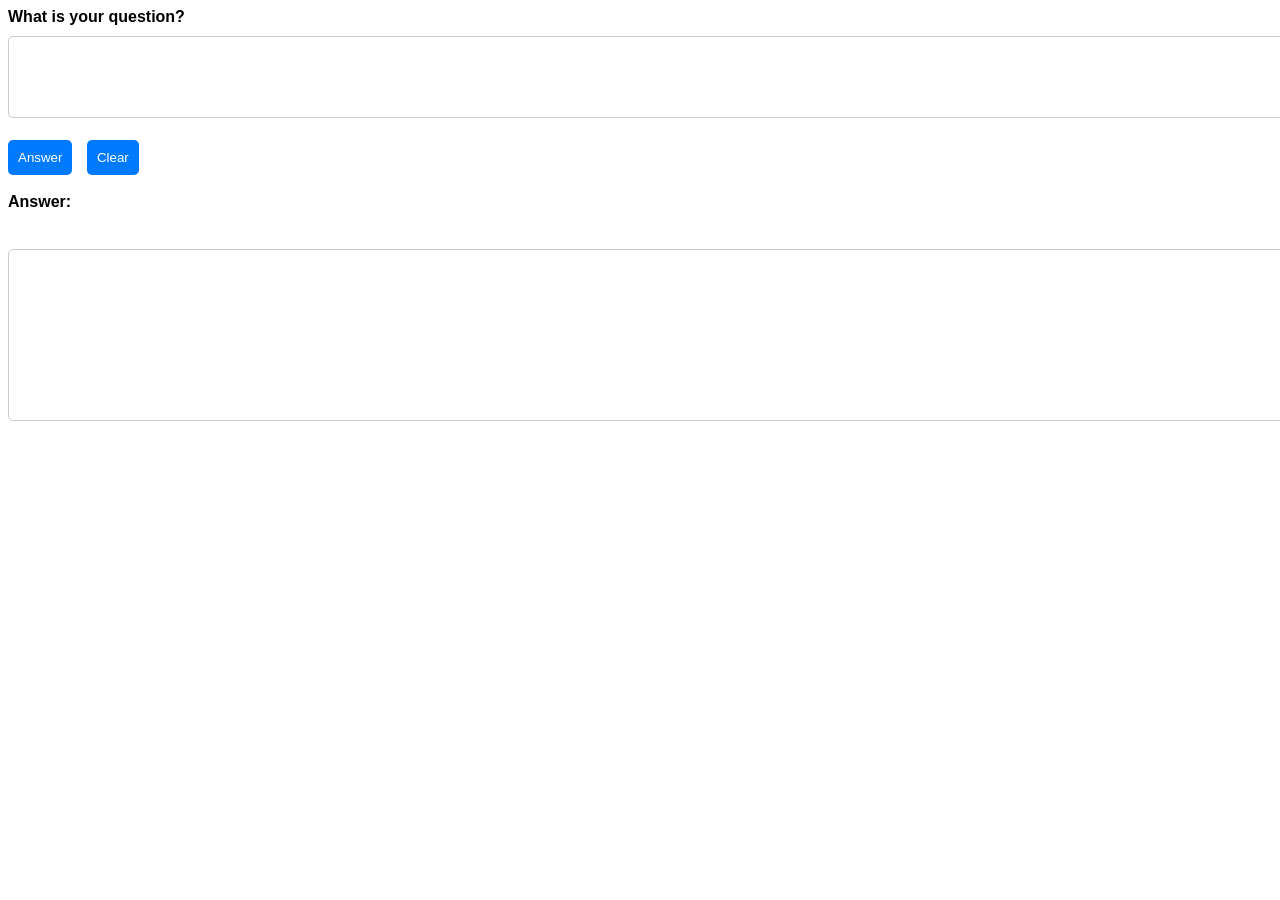
==== index.html @ 146c58d8 "Add files via upload" ====
<!DOCTYPE html>
<html>
<head>
  <meta charset="UTF-8">
  <title>Ask a Question</title>
  <script src="https://code.jquery.com/jquery-3.6.0.min.js"></script>

  <style>
    body {
      font-family: Arial, sans-serif;
    }

    label {
      display: block;
      font-weight: bold;
      margin-bottom: 10px;
    }

    textarea {
      width: 100%;
      padding: 10px;
      border: 1px solid #ccc;
      border-radius: 5px;
      resize: none;
    }

    button {
      padding: 10px;
      background-color: #007bff;
      color: #fff;
      border: none;
      border-radius: 5px;
      cursor: pointer;
      margin-right: 10px;
    }

    button:hover {
      background-color: #0062cc;
    }

    #answer {
      margin-top: 10px;
    }
  </style>
</head>
<body>

  <div>
    <label for="question">What is your question?</label>
    <textarea id="question" rows="4" cols="50"></textarea>
  </div>

  <br>

  <div>
    <button id="answer-btn">Answer</button>
    <button id="clear-btn">Clear</button>
  </div>

  <br>

  <div>
    <label for="answer">Answer:</label>
    <br>
    <textarea id="answer" rows="10" cols="50" readonly></textarea>
  </div>

  <script>
    $(document).ready(function() {

    // Check if the chatgpt_api is available in cookies
    var chatgpt_api;
    var apiUrl = "https://api.openai.com/v1/completions";

    if (document.cookie.indexOf("chatgpt_api") >= 0) {
      chatgpt_api = document.cookie.replace(/(?:(?:^|.*;\s*)chatgpt_api\s*\=\s*([^;]*).*$)|^.*$/, "$1");
    } else {
      // If chatgpt_api is not in cookies, ask for it and set a new cookie
      chatgpt_api = prompt("Please enter your OpenAI API key:");
      document.cookie = "chatgpt_api=" + chatgpt_api + "; path=/";
    }

    // Add click event listener to answer button
    $('#answer-btn').click(function() {
      var question = $('#question').val();
      var body = {
        prompt: question,
        model: "text-davinci-003",
        max_tokens: 4000,
        temperature: 1.0
      };
      var headers = {
        "Content-Type": "application/json",
        "Authorization": "Bearer " + chatgpt_api
      };
      var jsonBody = JSON.stringify(body);
      $.ajax({
        url: apiUrl,
        type: "POST",
        headers: headers,
        data: jsonBody,
        success: function(response) {
          var answer = response.choices.map(function(choice) { return choice.text; }).join("\n");
          $('#answer').val(answer);
        },
        error: function(jqXHR, textStatus, errorThrown) {
          console.error("Error: " + textStatus, errorThrown);
        }
      });
    });

    // Add click event listener to clear button
    $('#clear-btn').click(function() {
      $('#question').val("");
      $('#answer').val("");
    });

    });
  </script>

</body>
</html>
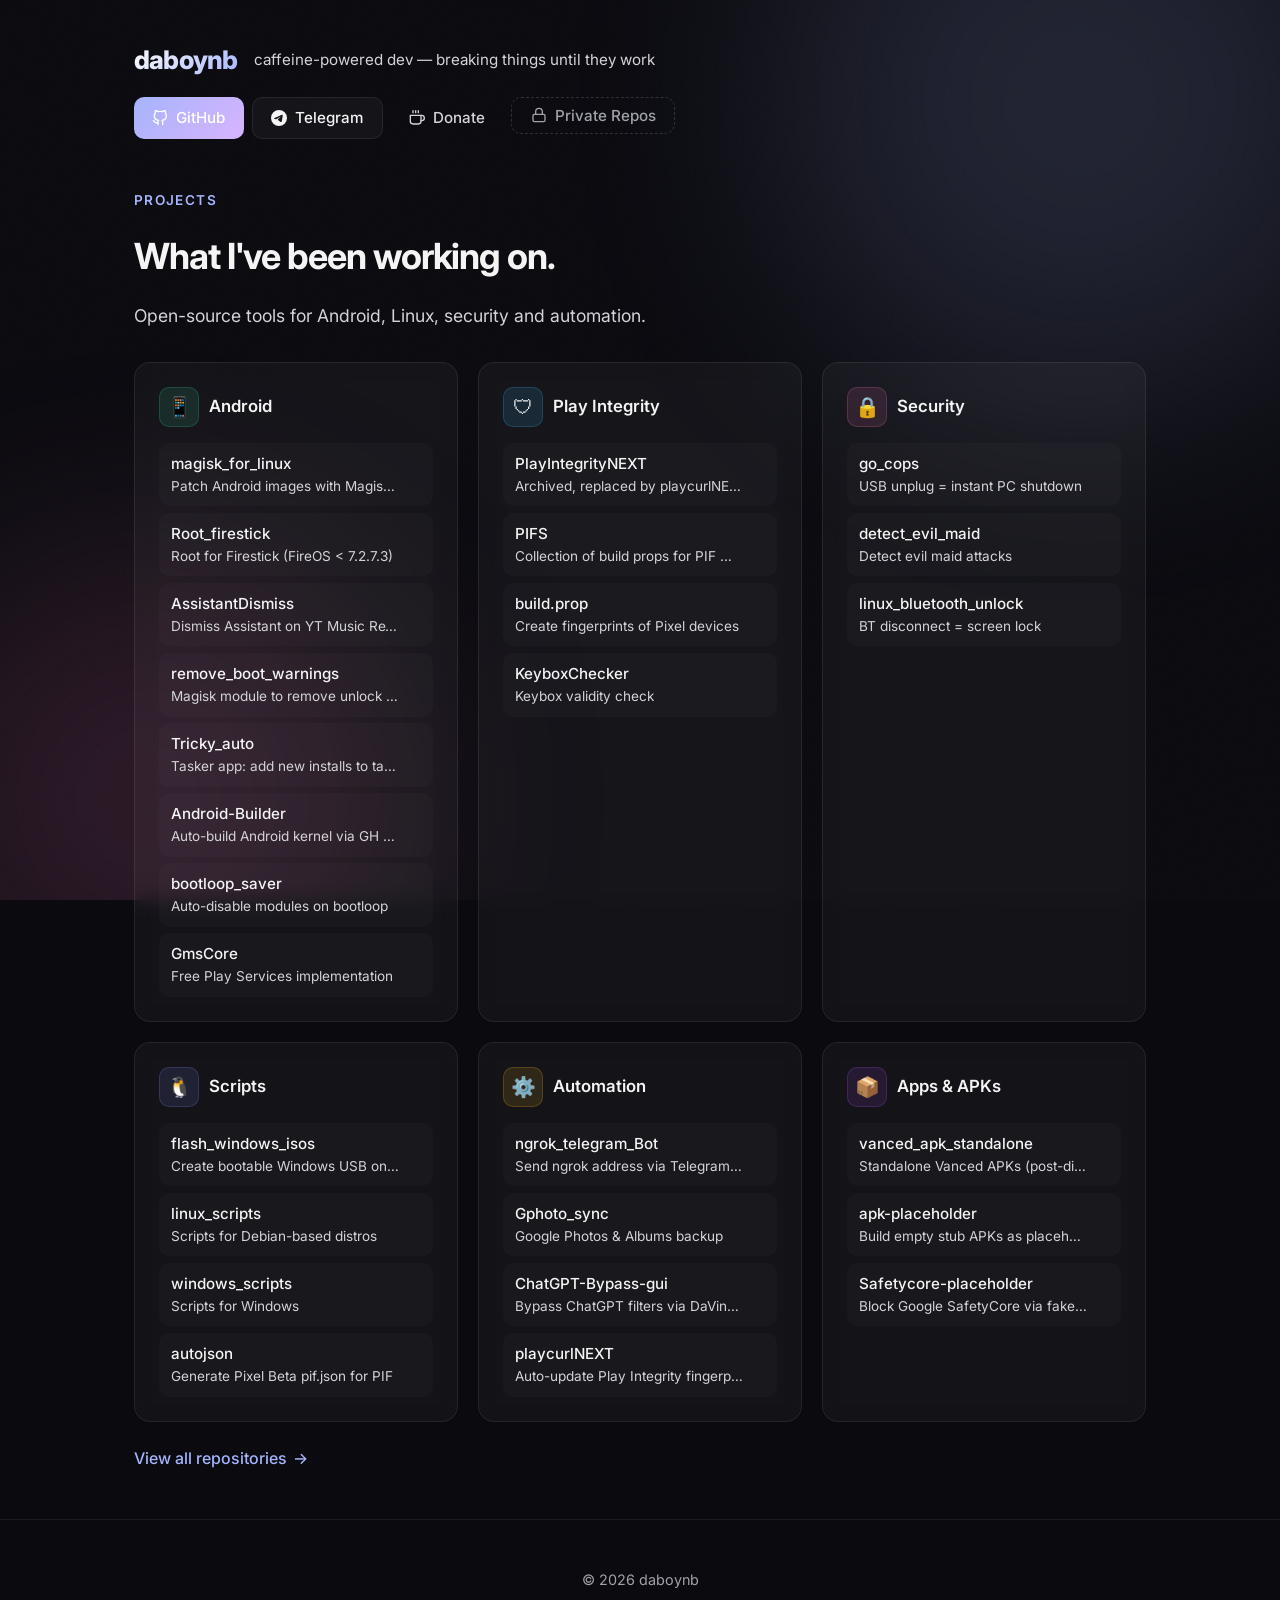
==== commit 9f2d3f56: "site" ====
--- a/index.html
+++ b/index.html
@@ -1,122 +1,319 @@
 <!DOCTYPE html>
-<html>
+<html lang="en">
 <head>
-  <meta charset="UTF-8">
-  <title>Ask a Question</title>
-  <script src="https://code.jquery.com/jquery-3.6.0.min.js"></script>
-
-  <style>
-    body {
-      font-family: Arial, sans-serif;
-    }
-
-    label {
-      display: block;
-      font-weight: bold;
-      margin-bottom: 10px;
-    }
-
-    textarea {
-      width: 100%;
-      padding: 10px;
-      border: 1px solid #ccc;
-      border-radius: 5px;
-      resize: none;
-    }
-
-    button {
-      padding: 10px;
-      background-color: #007bff;
-      color: #fff;
-      border: none;
-      border-radius: 5px;
-      cursor: pointer;
-      margin-right: 10px;
-    }
-
-    button:hover {
-      background-color: #0062cc;
-    }
-
-    #answer {
-      margin-top: 10px;
-    }
-  </style>
+    <meta charset="UTF-8">
+    <meta name="viewport" content="width=device-width, initial-scale=1.0">
+    <title>daboynb</title>
+    <link rel="preconnect" href="https://fonts.googleapis.com">
+    <link rel="preconnect" href="https://fonts.gstatic.com" crossorigin>
+    <link href="https://fonts.googleapis.com/css2?family=Inter:wght@400;500;600;700;800&display=swap" rel="stylesheet">
+    <link rel="stylesheet" href="style.css">
 </head>
 <body>
-
-  <div>
-    <label for="question">What is your question?</label>
-    <textarea id="question" rows="4" cols="50"></textarea>
-  </div>
-
-  <br>
-
-  <div>
-    <button id="answer-btn">Answer</button>
-    <button id="clear-btn">Clear</button>
-  </div>
-
-  <br>
-
-  <div>
-    <label for="answer">Answer:</label>
-    <br>
-    <textarea id="answer" rows="10" cols="50" readonly></textarea>
-  </div>
-
-  <script>
-    $(document).ready(function() {
-
-    // Check if the chatgpt_api is available in cookies
-    var chatgpt_api;
-    var apiUrl = "https://api.openai.com/v1/completions";
-
-    if (document.cookie.indexOf("chatgpt_api") >= 0) {
-      chatgpt_api = document.cookie.replace(/(?:(?:^|.*;\s*)chatgpt_api\s*\=\s*([^;]*).*$)|^.*$/, "$1");
-    } else {
-      // If chatgpt_api is not in cookies, ask for it and set a new cookie
-      chatgpt_api = prompt("Please enter your OpenAI API key:");
-      document.cookie = "chatgpt_api=" + chatgpt_api + "; path=/";
-    }
-
-    // Add click event listener to answer button
-    $('#answer-btn').click(function() {
-      var question = $('#question').val();
-      var body = {
-        prompt: question,
-        model: "text-davinci-003",
-        max_tokens: 4000,
-        temperature: 1.0
-      };
-      var headers = {
-        "Content-Type": "application/json",
-        "Authorization": "Bearer " + chatgpt_api
-      };
-      var jsonBody = JSON.stringify(body);
-      $.ajax({
-        url: apiUrl,
-        type: "POST",
-        headers: headers,
-        data: jsonBody,
-        success: function(response) {
-          var answer = response.choices.map(function(choice) { return choice.text; }).join("\n");
-          $('#answer').val(answer);
-        },
-        error: function(jqXHR, textStatus, errorThrown) {
-          console.error("Error: " + textStatus, errorThrown);
-        }
-      });
-    });
-
-    // Add click event listener to clear button
-    $('#clear-btn').click(function() {
-      $('#question').val("");
-      $('#answer').val("");
-    });
-
-    });
-  </script>
-
+    <div class="bg-glow"></div>
+    <div class="noise"></div>
+
+    <header class="header">
+        <div class="header-left">
+            <h1 id="site-title">daboynb</h1>
+            <span class="tagline" id="tagline">caffeine-powered dev &mdash; breaking things until they work</span>
+        </div>
+        <nav class="header-links">
+            <a href="https://github.com/daboynb" class="btn-primary">
+                <svg width="16" height="16" viewBox="0 0 24 24" fill="none" stroke="currentColor" stroke-width="2" stroke-linecap="round" stroke-linejoin="round"><path d="M9 19c-5 1.5-5-2.5-7-3m14 6v-3.87a3.37 3.37 0 0 0-.94-2.61c3.14-.35 6.44-1.54 6.44-7A5.44 5.44 0 0 0 20 4.77 5.07 5.07 0 0 0 19.91 1S18.73.65 16 2.48a13.38 13.38 0 0 0-7 0C6.27.65 5.09 1 5.09 1A5.07 5.07 0 0 0 5 4.77a5.44 5.44 0 0 0-1.5 3.78c0 5.42 3.3 6.61 6.44 7A3.37 3.37 0 0 0 9 18.13V22"/></svg>
+                GitHub
+            </a>
+            <a href="https://t.me/takidol" class="btn-secondary">
+                <svg width="16" height="16" viewBox="0 0 24 24" fill="currentColor"><path d="M11.944 0A12 12 0 0 0 0 12a12 12 0 0 0 12 12 12 12 0 0 0 12-12A12 12 0 0 0 12 0a12 12 0 0 0-.056 0zm4.962 7.224c.1-.002.321.023.465.14a.506.506 0 0 1 .171.325c.016.093.036.306.02.472-.18 1.898-.962 6.502-1.36 8.627-.168.9-.499 1.201-.82 1.23-.696.065-1.225-.46-1.9-.902-1.056-.693-1.653-1.124-2.678-1.8-1.185-.78-.417-1.21.258-1.91.177-.184 3.247-2.977 3.307-3.23.007-.032.014-.15-.056-.212s-.174-.041-.249-.024c-.106.024-1.793 1.14-5.061 3.345-.479.33-.913.49-1.302.48-.428-.008-1.252-.241-1.865-.44-.752-.245-1.349-.374-1.297-.789.027-.216.325-.437.893-.663 3.498-1.524 5.83-2.529 6.998-3.014 3.332-1.386 4.025-1.627 4.476-1.635z"/></svg>
+                Telegram
+            </a>
+            <a href="https://www.buymeacoffee.com/daboynb" class="btn-ghost">
+                <svg width="16" height="16" viewBox="0 0 24 24" fill="none" stroke="currentColor" stroke-width="2" stroke-linecap="round" stroke-linejoin="round"><path d="M18 8h1a4 4 0 0 1 0 8h-1"/><path d="M2 8h16v9a4 4 0 0 1-4 4H6a4 4 0 0 1-4-4V8z"/><line x1="6" y1="1" x2="6" y2="4"/><line x1="10" y1="1" x2="10" y2="4"/><line x1="14" y1="1" x2="14" y2="4"/></svg>
+                Donate
+            </a>
+            <div class="private-tab-wrapper">
+                <button class="btn-private" id="private-tab">
+                    <svg width="16" height="16" viewBox="0 0 24 24" fill="none" stroke="currentColor" stroke-width="2" stroke-linecap="round" stroke-linejoin="round"><rect x="3" y="11" width="18" height="11" rx="2" ry="2"/><path d="M7 11V7a5 5 0 0 1 10 0v4"/></svg>
+                    Private Repos
+                </button>
+                <div class="private-dropdown" id="private-dropdown">
+                    <div class="eyes-container">
+                        <div class="eye">
+                            <div class="pupil"></div>
+                        </div>
+                        <div class="eye">
+                            <div class="pupil"></div>
+                        </div>
+                    </div>
+                    <p class="private-text">nice try... they're private</p>
+                </div>
+            </div>
+        </nav>
+    </header>
+
+    <div class="container">
+        <section class="section">
+            <span class="section-label">Projects</span>
+            <h2 class="section-title">What I've been working on.</h2>
+            <p class="section-desc">Open-source tools for Android, Linux, security and automation.</p>
+
+            <div class="projects-grid">
+                <!-- Android -->
+                <div class="category-card cat-android">
+                    <div class="category-header">
+                        <div class="category-icon">&#x1F4F1;</div>
+                        <span class="category-name">Android</span>
+                    </div>
+                    <div class="category-items">
+                        <a href="https://github.com/daboynb/magisk_for_linux" class="proj-link">
+                            <div class="proj-link-inner">
+                                <span>magisk_for_linux</span>
+                                <span class="proj-sub">Patch Android images with Magisk from PC</span>
+                            </div>
+                            <span class="arrow">&rarr;</span>
+                        </a>
+                        <a href="https://github.com/daboynb/Root_firestick" class="proj-link">
+                            <div class="proj-link-inner">
+                                <span>Root_firestick</span>
+                                <span class="proj-sub">Root for Firestick (FireOS &lt; 7.2.7.3)</span>
+                            </div>
+                            <span class="arrow">&rarr;</span>
+                        </a>
+                        <a href="https://github.com/daboynb/AssistantDismiss" class="proj-link">
+                            <div class="proj-link-inner">
+                                <span>AssistantDismiss</span>
+                                <span class="proj-sub">Dismiss Assistant on YT Music ReVanced</span>
+                            </div>
+                            <span class="arrow">&rarr;</span>
+                        </a>
+                        <a href="https://github.com/daboynb/remove_boot_warnings_a127f" class="proj-link">
+                            <div class="proj-link-inner">
+                                <span>remove_boot_warnings</span>
+                                <span class="proj-sub">Magisk module to remove unlock warning</span>
+                            </div>
+                            <span class="arrow">&rarr;</span>
+                        </a>
+                        <a href="https://github.com/daboynb/Tricky_auto" class="proj-link">
+                            <div class="proj-link-inner">
+                                <span>Tricky_auto</span>
+                                <span class="proj-sub">Tasker app: add new installs to target.txt</span>
+                            </div>
+                            <span class="arrow">&rarr;</span>
+                        </a>
+                        <a href="https://github.com/daboynb/Android-Builder" class="proj-link">
+                            <div class="proj-link-inner">
+                                <span>Android-Builder</span>
+                                <span class="proj-sub">Auto-build Android kernel via GH Actions</span>
+                            </div>
+                            <span class="arrow">&rarr;</span>
+                        </a>
+                        <a href="https://github.com/daboynb/bootloop_saver" class="proj-link">
+                            <div class="proj-link-inner">
+                                <span>bootloop_saver</span>
+                                <span class="proj-sub">Auto-disable modules on bootloop</span>
+                            </div>
+                            <span class="arrow">&rarr;</span>
+                        </a>
+                        <a href="https://github.com/daboynb/GmsCore" class="proj-link">
+                            <div class="proj-link-inner">
+                                <span>GmsCore</span>
+                                <span class="proj-sub">Free Play Services implementation</span>
+                            </div>
+                            <span class="arrow">&rarr;</span>
+                        </a>
+                    </div>
+                </div>
+
+                <!-- Play Integrity -->
+                <div class="category-card cat-integrity">
+                    <div class="category-header">
+                        <div class="category-icon">&#x1F6E1;</div>
+                        <span class="category-name">Play Integrity</span>
+                    </div>
+                    <div class="category-items">
+                        <a href="https://github.com/daboynb/PlayIntegrityNEXT" class="proj-link">
+                            <div class="proj-link-inner">
+                                <span>PlayIntegrityNEXT</span>
+                                <span class="proj-sub">Archived, replaced by playcurlNEXT</span>
+                            </div>
+                            <span class="arrow">&rarr;</span>
+                        </a>
+                        <a href="https://github.com/daboynb/PIFS" class="proj-link">
+                            <div class="proj-link-inner">
+                                <span>PIFS</span>
+                                <span class="proj-sub">Collection of build props for PIF module</span>
+                            </div>
+                            <span class="arrow">&rarr;</span>
+                        </a>
+                        <a href="https://github.com/daboynb/build.prop" class="proj-link">
+                            <div class="proj-link-inner">
+                                <span>build.prop</span>
+                                <span class="proj-sub">Create fingerprints of Pixel devices</span>
+                            </div>
+                            <span class="arrow">&rarr;</span>
+                        </a>
+                        <a href="https://github.com/daboynb/KeyboxChecker" class="proj-link">
+                            <div class="proj-link-inner">
+                                <span>KeyboxChecker</span>
+                                <span class="proj-sub">Keybox validity check</span>
+                            </div>
+                            <span class="arrow">&rarr;</span>
+                        </a>
+                    </div>
+                </div>
+
+                <!-- Security -->
+                <div class="category-card cat-security">
+                    <div class="category-header">
+                        <div class="category-icon">&#x1F512;</div>
+                        <span class="category-name">Security</span>
+                    </div>
+                    <div class="category-items">
+                        <a href="https://github.com/daboynb/go_cops" class="proj-link">
+                            <div class="proj-link-inner">
+                                <span>go_cops</span>
+                                <span class="proj-sub">USB unplug = instant PC shutdown</span>
+                            </div>
+                            <span class="arrow">&rarr;</span>
+                        </a>
+                        <a href="https://github.com/daboynb/detect_evil_maid" class="proj-link">
+                            <div class="proj-link-inner">
+                                <span>detect_evil_maid</span>
+                                <span class="proj-sub">Detect evil maid attacks</span>
+                            </div>
+                            <span class="arrow">&rarr;</span>
+                        </a>
+                        <a href="https://github.com/daboynb/linux_bluetooth_unlock" class="proj-link">
+                            <div class="proj-link-inner">
+                                <span>linux_bluetooth_unlock</span>
+                                <span class="proj-sub">BT disconnect = screen lock</span>
+                            </div>
+                            <span class="arrow">&rarr;</span>
+                        </a>
+                    </div>
+                </div>
+
+                <!-- Scripts -->
+                <div class="category-card cat-linux">
+                    <div class="category-header">
+                        <div class="category-icon">&#x1F427;</div>
+                        <span class="category-name">Scripts</span>
+                    </div>
+                    <div class="category-items">
+                        <a href="https://github.com/daboynb/flash_windows_isos_on_linux" class="proj-link">
+                            <div class="proj-link-inner">
+                                <span>flash_windows_isos</span>
+                                <span class="proj-sub">Create bootable Windows USB on Linux</span>
+                            </div>
+                            <span class="arrow">&rarr;</span>
+                        </a>
+                        <a href="https://github.com/daboynb/linux_scripts" class="proj-link">
+                            <div class="proj-link-inner">
+                                <span>linux_scripts</span>
+                                <span class="proj-sub">Scripts for Debian-based distros</span>
+                            </div>
+                            <span class="arrow">&rarr;</span>
+                        </a>
+                        <a href="https://github.com/daboynb/windows_scripts" class="proj-link">
+                            <div class="proj-link-inner">
+                                <span>windows_scripts</span>
+                                <span class="proj-sub">Scripts for Windows</span>
+                            </div>
+                            <span class="arrow">&rarr;</span>
+                        </a>
+                        <a href="https://github.com/daboynb/autojson" class="proj-link">
+                            <div class="proj-link-inner">
+                                <span>autojson</span>
+                                <span class="proj-sub">Generate Pixel Beta pif.json for PIF</span>
+                            </div>
+                            <span class="arrow">&rarr;</span>
+                        </a>
+                    </div>
+                </div>
+
+                <!-- Automation -->
+                <div class="category-card cat-automation">
+                    <div class="category-header">
+                        <div class="category-icon">&#x2699;&#xFE0F;</div>
+                        <span class="category-name">Automation</span>
+                    </div>
+                    <div class="category-items">
+                        <a href="https://github.com/daboynb/ngrok_telegram_Bot" class="proj-link">
+                            <div class="proj-link-inner">
+                                <span>ngrok_telegram_Bot</span>
+                                <span class="proj-sub">Send ngrok address via Telegram on boot</span>
+                            </div>
+                            <span class="arrow">&rarr;</span>
+                        </a>
+                        <a href="https://github.com/daboynb/Gphoto_sync" class="proj-link">
+                            <div class="proj-link-inner">
+                                <span>Gphoto_sync</span>
+                                <span class="proj-sub">Google Photos &amp; Albums backup</span>
+                            </div>
+                            <span class="arrow">&rarr;</span>
+                        </a>
+                        <a href="https://github.com/daboynb/ChatGPT-Bypass-gui" class="proj-link">
+                            <div class="proj-link-inner">
+                                <span>ChatGPT-Bypass-gui</span>
+                                <span class="proj-sub">Bypass ChatGPT filters via DaVinci API</span>
+                            </div>
+                            <span class="arrow">&rarr;</span>
+                        </a>
+                        <a href="https://github.com/daboynb/playcurlNEXT" class="proj-link">
+                            <div class="proj-link-inner">
+                                <span>playcurlNEXT</span>
+                                <span class="proj-sub">Auto-update Play Integrity fingerprint</span>
+                            </div>
+                            <span class="arrow">&rarr;</span>
+                        </a>
+                    </div>
+                </div>
+
+                <!-- Apps & APKs -->
+                <div class="category-card cat-apps">
+                    <div class="category-header">
+                        <div class="category-icon">&#x1F4E6;</div>
+                        <span class="category-name">Apps &amp; APKs</span>
+                    </div>
+                    <div class="category-items">
+                        <a href="https://github.com/daboynb/vanced_apk_standalone" class="proj-link">
+                            <div class="proj-link-inner">
+                                <span>vanced_apk_standalone</span>
+                                <span class="proj-sub">Standalone Vanced APKs (post-discontinuation)</span>
+                            </div>
+                            <span class="arrow">&rarr;</span>
+                        </a>
+                        <a href="https://github.com/daboynb/apk-placeholder" class="proj-link">
+                            <div class="proj-link-inner">
+                                <span>apk-placeholder</span>
+                                <span class="proj-sub">Build empty stub APKs as placeholders</span>
+                            </div>
+                            <span class="arrow">&rarr;</span>
+                        </a>
+                        <a href="https://github.com/daboynb/Safetycore-placeholder" class="proj-link">
+                            <div class="proj-link-inner">
+                                <span>Safetycore-placeholder</span>
+                                <span class="proj-sub">Block Google SafetyCore via fake APK</span>
+                            </div>
+                            <span class="arrow">&rarr;</span>
+                        </a>
+                    </div>
+                </div>
+
+            </div>
+
+            <a href="https://github.com/daboynb?tab=repositories" class="view-all">
+                View all repositories <span>&rarr;</span>
+            </a>
+        </section>
+    </div>
+
+    <footer>
+        <div class="container">
+            <span id="footer-text">&copy; 2026 daboynb</span>
+        </div>
+    </footer>
+
+    <script src="script.js"></script>
 </body>
-</html>+</html>
--- a/style.css
+++ b/style.css
@@ -0,0 +1,507 @@
+*, *::before, *::after {
+    box-sizing: border-box;
+    margin: 0;
+    padding: 0;
+}
+
+:root {
+    --bg: #0a0a0f;
+    --surface: rgba(255, 255, 255, 0.04);
+    --surface-hover: rgba(255, 255, 255, 0.08);
+    --border: rgba(255, 255, 255, 0.08);
+    --border-hover: rgba(255, 255, 255, 0.15);
+    --text: #f4f4f5;
+    --text-muted: #d4d4d8;
+    --text-dim: #a1a1aa;
+    --accent-1: #a5b4fc;
+    --accent-2: #d8b4fe;
+    --accent-3: #f472b6;
+}
+
+html {
+    scroll-behavior: smooth;
+}
+
+body {
+    font-family: 'Inter', -apple-system, BlinkMacSystemFont, sans-serif;
+    background: var(--bg);
+    color: var(--text);
+    line-height: 1.6;
+    overflow-x: hidden;
+}
+
+/* Ambient background glow */
+.bg-glow {
+    position: fixed;
+    inset: 0;
+    z-index: -1;
+    overflow: hidden;
+    pointer-events: none;
+}
+
+.bg-glow::before,
+.bg-glow::after {
+    content: '';
+    position: absolute;
+    border-radius: 50%;
+    filter: blur(120px);
+    opacity: 0.15;
+    animation: float 20s ease-in-out infinite;
+}
+
+.bg-glow::before {
+    width: 600px;
+    height: 600px;
+    background: var(--accent-1);
+    top: -200px;
+    right: -100px;
+}
+
+.bg-glow::after {
+    width: 500px;
+    height: 500px;
+    background: var(--accent-3);
+    bottom: -150px;
+    left: -100px;
+    animation-delay: -10s;
+}
+
+@keyframes float {
+    0%, 100% { transform: translate(0, 0) scale(1); }
+    33% { transform: translate(30px, -30px) scale(1.05); }
+    66% { transform: translate(-20px, 20px) scale(0.95); }
+}
+
+/* Noise overlay */
+.noise {
+    position: fixed;
+    inset: 0;
+    z-index: -1;
+    pointer-events: none;
+    opacity: 0.03;
+    background-image: url("data:image/svg+xml,%3Csvg viewBox='0 0 256 256' xmlns='http://www.w3.org/2000/svg'%3E%3Cfilter id='n'%3E%3CfeTurbulence type='fractalNoise' baseFrequency='0.9' numOctaves='4' stitchTiles='stitch'/%3E%3C/filter%3E%3Crect width='100%25' height='100%25' filter='url(%23n)'/%3E%3C/svg%3E");
+    background-repeat: repeat;
+    background-size: 256px;
+}
+
+/* Layout */
+.container {
+    max-width: 1060px;
+    margin: 0 auto;
+    padding: 0 1.5rem;
+}
+
+/* ── Header ── */
+.header {
+    max-width: 1060px;
+    margin: 0 auto;
+    padding: 2.5rem 1.5rem 2rem;
+    display: flex;
+    align-items: center;
+    justify-content: space-between;
+    gap: 1rem;
+    flex-wrap: wrap;
+}
+
+.header-left {
+    display: flex;
+    align-items: center;
+    gap: 1rem;
+}
+
+.header h1 {
+    font-size: 1.6rem;
+    font-weight: 800;
+    letter-spacing: -0.03em;
+    background: linear-gradient(135deg, #fff 0%, var(--accent-1) 50%, var(--accent-2) 100%);
+    background-size: 200% 200%;
+    -webkit-background-clip: text;
+    background-clip: text;
+    -webkit-text-fill-color: transparent;
+    animation: gradient-shift 6s ease-in-out infinite;
+}
+
+@keyframes gradient-shift {
+    0%, 100% { background-position: 0% 50%; }
+    50% { background-position: 100% 50%; }
+}
+
+.header .tagline {
+    font-size: 0.95rem;
+    color: var(--text-muted);
+    font-weight: 400;
+}
+
+.header-links {
+    display: flex;
+    gap: 0.5rem;
+    flex-wrap: wrap;
+}
+
+.header-links a {
+    display: inline-flex;
+    align-items: center;
+    gap: 0.5rem;
+    padding: 0.5rem 1.15rem;
+    border-radius: 10px;
+    font-size: 0.95rem;
+    font-weight: 500;
+    text-decoration: none;
+    transition: all 0.3s cubic-bezier(0.16, 1, 0.3, 1);
+}
+
+.btn-primary {
+    background: linear-gradient(135deg, var(--accent-1), var(--accent-2));
+    color: #fff;
+}
+
+.btn-primary:hover {
+    transform: translateY(-1px);
+    box-shadow: 0 6px 20px rgba(129, 140, 248, 0.3);
+}
+
+.btn-secondary {
+    background: var(--surface);
+    color: var(--text);
+    border: 1px solid var(--border);
+    backdrop-filter: blur(10px);
+}
+
+.btn-secondary:hover {
+    background: var(--surface-hover);
+    border-color: var(--border-hover);
+    transform: translateY(-1px);
+}
+
+.btn-ghost {
+    background: transparent;
+    color: var(--text-muted);
+    padding: 0.45rem 0.75rem;
+}
+
+.btn-ghost:hover {
+    color: var(--text);
+}
+
+/* ── Section shared ── */
+.section {
+    padding: 1rem 0 3rem;
+}
+
+.section-label {
+    display: inline-block;
+    font-size: 0.85rem;
+    font-weight: 600;
+    text-transform: uppercase;
+    letter-spacing: 0.1em;
+    color: var(--accent-1);
+    margin-bottom: 1rem;
+}
+
+.section-title {
+    font-size: clamp(1.75rem, 4vw, 2.25rem);
+    font-weight: 700;
+    letter-spacing: -0.03em;
+    margin-bottom: 1rem;
+}
+
+.section-desc {
+    color: var(--text-muted);
+    max-width: 540px;
+    font-size: 1.1rem;
+}
+
+/* ── Projects ── */
+.projects-grid {
+    margin-top: 2rem;
+    display: grid;
+    grid-template-columns: repeat(3, 1fr);
+    gap: 1.25rem;
+    overflow: hidden;
+}
+
+.category-card {
+    padding: 1.5rem;
+    border-radius: 16px;
+    background: var(--surface);
+    border: 1px solid var(--border);
+    backdrop-filter: blur(10px);
+    transition: all 0.3s ease;
+    min-width: 0;
+    overflow: hidden;
+}
+
+.category-card:hover {
+    border-color: var(--border-hover);
+    background: var(--surface-hover);
+}
+
+.category-header {
+    display: flex;
+    align-items: center;
+    gap: 0.6rem;
+    margin-bottom: 1rem;
+}
+
+.category-icon {
+    width: 40px;
+    height: 40px;
+    border-radius: 10px;
+    display: flex;
+    align-items: center;
+    justify-content: center;
+    font-size: 1.25rem;
+}
+
+.cat-android .category-icon { background: rgba(52, 211, 153, 0.12); border: 1px solid rgba(52, 211, 153, 0.2); }
+.cat-integrity .category-icon { background: rgba(56, 189, 248, 0.12); border: 1px solid rgba(56, 189, 248, 0.2); }
+.cat-security .category-icon { background: rgba(244, 114, 182, 0.12); border: 1px solid rgba(244, 114, 182, 0.2); }
+.cat-linux .category-icon { background: rgba(129, 140, 248, 0.12); border: 1px solid rgba(129, 140, 248, 0.2); }
+.cat-automation .category-icon { background: rgba(251, 191, 36, 0.12); border: 1px solid rgba(251, 191, 36, 0.2); }
+.cat-apps .category-icon { background: rgba(168, 85, 247, 0.12); border: 1px solid rgba(168, 85, 247, 0.2); }
+
+.category-name {
+    font-size: 1.05rem;
+    font-weight: 600;
+}
+
+.category-items {
+    display: flex;
+    flex-direction: column;
+    gap: 0.4rem;
+}
+
+.proj-link {
+    display: flex;
+    align-items: center;
+    justify-content: space-between;
+    gap: 0.5rem;
+    padding: 0.55rem 0.75rem;
+    border-radius: 10px;
+    text-decoration: none;
+    color: var(--text);
+    font-size: 0.95rem;
+    font-weight: 500;
+    transition: all 0.2s ease;
+    background: rgba(255, 255, 255, 0.02);
+}
+
+.proj-link:hover {
+    background: rgba(255, 255, 255, 0.06);
+}
+
+.proj-link .arrow {
+    opacity: 0;
+    font-size: 0.9rem;
+    color: var(--accent-1);
+    transition: all 0.2s ease;
+    flex-shrink: 0;
+}
+
+.proj-link:hover .arrow {
+    opacity: 1;
+    transform: translateX(2px);
+}
+
+.proj-link .proj-sub {
+    font-weight: 400;
+    color: var(--text-muted);
+    font-size: 0.85rem;
+    white-space: nowrap;
+    overflow: hidden;
+    text-overflow: ellipsis;
+}
+
+.proj-link-inner {
+    display: flex;
+    flex-direction: column;
+    min-width: 0;
+}
+
+.view-all {
+    display: inline-flex;
+    align-items: center;
+    gap: 0.4rem;
+    margin-top: 1.5rem;
+    font-size: 1rem;
+    font-weight: 500;
+    color: var(--accent-1);
+    text-decoration: none;
+    transition: gap 0.3s ease;
+}
+
+.view-all:hover {
+    gap: 0.7rem;
+}
+
+/* ── Footer ── */
+footer {
+    text-align: center;
+    padding: 3rem 1.5rem 2rem;
+    font-size: 0.9rem;
+    color: var(--text-dim);
+    border-top: 1px solid var(--border);
+}
+
+/* ── Private Repos tab ── */
+.private-tab-wrapper {
+    position: relative;
+}
+
+.btn-private {
+    display: inline-flex;
+    align-items: center;
+    gap: 0.5rem;
+    padding: 0.5rem 1.15rem;
+    border-radius: 10px;
+    font-size: 0.95rem;
+    font-weight: 500;
+    font-family: inherit;
+    text-decoration: none;
+    transition: all 0.3s cubic-bezier(0.16, 1, 0.3, 1);
+    background: transparent;
+    color: var(--text-dim);
+    border: 1px dashed rgba(255, 255, 255, 0.15);
+    cursor: pointer;
+}
+
+.btn-private:hover {
+    color: var(--text);
+    border-color: rgba(255, 255, 255, 0.3);
+}
+
+.private-dropdown {
+    display: none;
+    position: absolute;
+    top: calc(100% + 0.5rem);
+    right: 0;
+    background: rgba(18, 18, 28, 0.95);
+    border: 1px solid var(--border-hover);
+    border-radius: 12px;
+    padding: 1.25rem 1.5rem;
+    flex-direction: column;
+    align-items: center;
+    gap: 0.75rem;
+    backdrop-filter: blur(16px);
+    z-index: 100;
+    white-space: nowrap;
+}
+
+.private-dropdown.open {
+    display: flex;
+}
+
+.eyes-container {
+    display: flex;
+    gap: 1.25rem;
+}
+
+.eye {
+    width: 36px;
+    height: 36px;
+    background: #fff;
+    border-radius: 50%;
+    display: flex;
+    align-items: center;
+    justify-content: center;
+    position: relative;
+    box-shadow: inset 0 2px 6px rgba(0, 0, 0, 0.2);
+}
+
+.pupil {
+    width: 14px;
+    height: 14px;
+    background: #1a1a2e;
+    border-radius: 50%;
+    position: absolute;
+    transition: transform 0.08s ease-out;
+}
+
+.pupil::after {
+    content: '';
+    position: absolute;
+    width: 5px;
+    height: 5px;
+    background: rgba(255, 255, 255, 0.7);
+    border-radius: 50%;
+    top: 2px;
+    right: 2px;
+}
+
+.private-text {
+    color: var(--text-dim);
+    font-size: 0.85rem;
+    font-style: italic;
+}
+
+/* ── Clickable title ── */
+#site-title {
+    cursor: pointer;
+    user-select: none;
+}
+
+#site-title:active {
+    transform: scale(0.96);
+}
+
+.tagline {
+    transition: opacity 0.2s ease;
+}
+
+/* ── Footer easter egg ── */
+#footer-text {
+    cursor: pointer;
+    transition: all 0.3s ease;
+    display: inline-block;
+}
+
+#footer-text:hover {
+    color: var(--text-muted);
+}
+
+/* ── Konami code coffee rain ── */
+.coffee-drop {
+    position: fixed;
+    top: -40px;
+    font-size: 1.5rem;
+    z-index: 9999;
+    pointer-events: none;
+    animation: coffee-fall linear forwards;
+}
+
+@keyframes coffee-fall {
+    0% {
+        transform: translateY(0) rotate(0deg);
+        opacity: 1;
+    }
+    80% {
+        opacity: 1;
+    }
+    100% {
+        transform: translateY(calc(100vh + 40px)) rotate(360deg);
+        opacity: 0;
+    }
+}
+
+/* ── Responsive ── */
+@media (max-width: 900px) {
+    .projects-grid {
+        grid-template-columns: 1fr 1fr;
+    }
+}
+
+@media (max-width: 600px) {
+    .header {
+        flex-direction: column;
+        align-items: flex-start;
+        padding: 1.5rem 1.5rem 1rem;
+    }
+
+    .projects-grid {
+        grid-template-columns: 1fr;
+    }
+
+    .section {
+        padding: 1rem 0 2rem;
+    }
+}
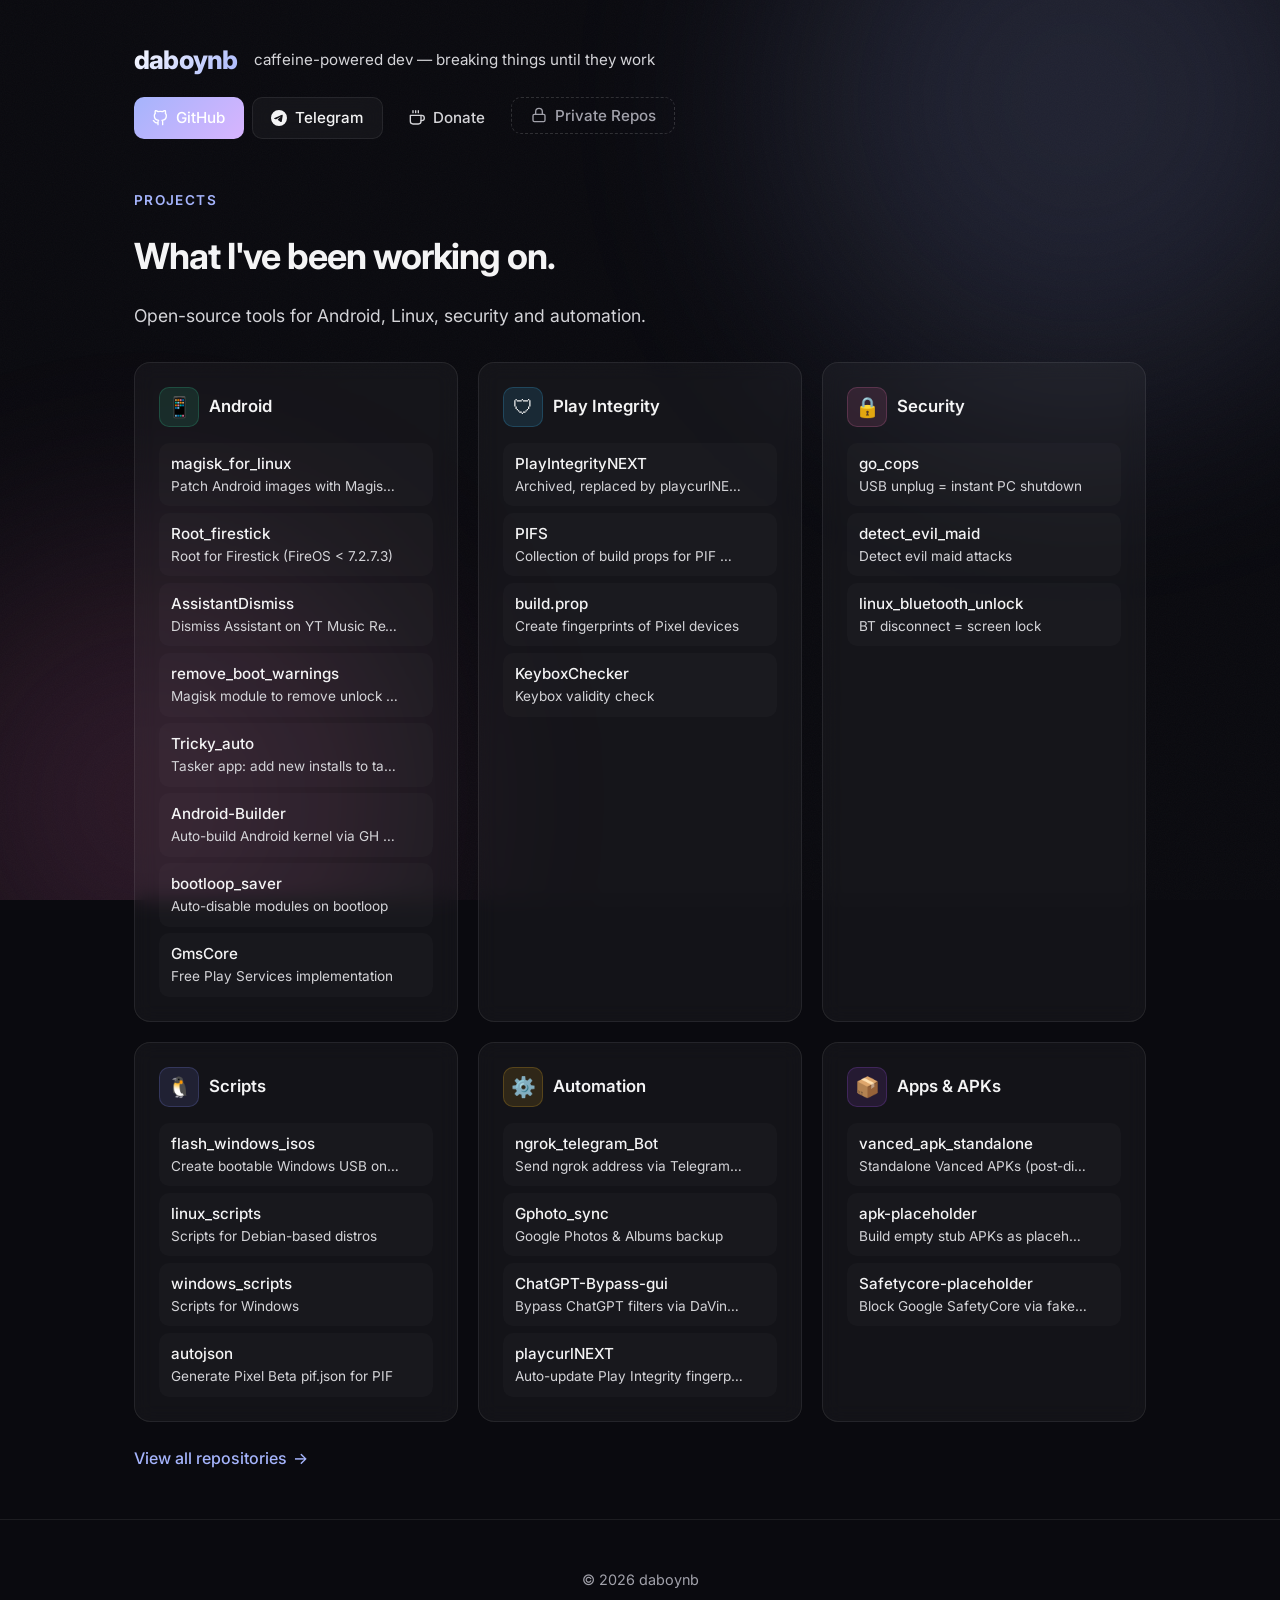
==== commit a63866ab: "star" ====
--- a/index.html
+++ b/index.html
@@ -23,6 +23,7 @@
                 <svg width="16" height="16" viewBox="0 0 24 24" fill="none" stroke="currentColor" stroke-width="2" stroke-linecap="round" stroke-linejoin="round"><path d="M9 19c-5 1.5-5-2.5-7-3m14 6v-3.87a3.37 3.37 0 0 0-.94-2.61c3.14-.35 6.44-1.54 6.44-7A5.44 5.44 0 0 0 20 4.77 5.07 5.07 0 0 0 19.91 1S18.73.65 16 2.48a13.38 13.38 0 0 0-7 0C6.27.65 5.09 1 5.09 1A5.07 5.07 0 0 0 5 4.77a5.44 5.44 0 0 0-1.5 3.78c0 5.42 3.3 6.61 6.44 7A3.37 3.37 0 0 0 9 18.13V22"/></svg>
                 GitHub
             </a>
+            <span class="star-badge" id="star-count"></span>
             <a href="https://t.me/takidol" class="btn-secondary">
                 <svg width="16" height="16" viewBox="0 0 24 24" fill="currentColor"><path d="M11.944 0A12 12 0 0 0 0 12a12 12 0 0 0 12 12 12 12 0 0 0 12-12A12 12 0 0 0 12 0a12 12 0 0 0-.056 0zm4.962 7.224c.1-.002.321.023.465.14a.506.506 0 0 1 .171.325c.016.093.036.306.02.472-.18 1.898-.962 6.502-1.36 8.627-.168.9-.499 1.201-.82 1.23-.696.065-1.225-.46-1.9-.902-1.056-.693-1.653-1.124-2.678-1.8-1.185-.78-.417-1.21.258-1.91.177-.184 3.247-2.977 3.307-3.23.007-.032.014-.15-.056-.212s-.174-.041-.249-.024c-.106.024-1.793 1.14-5.061 3.345-.479.33-.913.49-1.302.48-.428-.008-1.252-.241-1.865-.44-.752-.245-1.349-.374-1.297-.789.027-.216.325-.437.893-.663 3.498-1.524 5.83-2.529 6.998-3.014 3.332-1.386 4.025-1.627 4.476-1.635z"/></svg>
                 Telegram
--- a/style.css
+++ b/style.css
@@ -160,6 +160,23 @@
     box-shadow: 0 6px 20px rgba(129, 140, 248, 0.3);
 }
 
+.star-badge {
+    display: none;
+    background: rgba(251, 191, 36, 0.12);
+    border: 1px solid rgba(251, 191, 36, 0.25);
+    padding: 0.5rem 1.15rem;
+    border-radius: 10px;
+    font-size: 0.95rem;
+    font-weight: 500;
+    color: #fbbf24;
+}
+
+.star-badge.visible {
+    display: inline-flex;
+    align-items: center;
+    gap: 0.25rem;
+}
+
 .btn-secondary {
     background: var(--surface);
     color: var(--text);
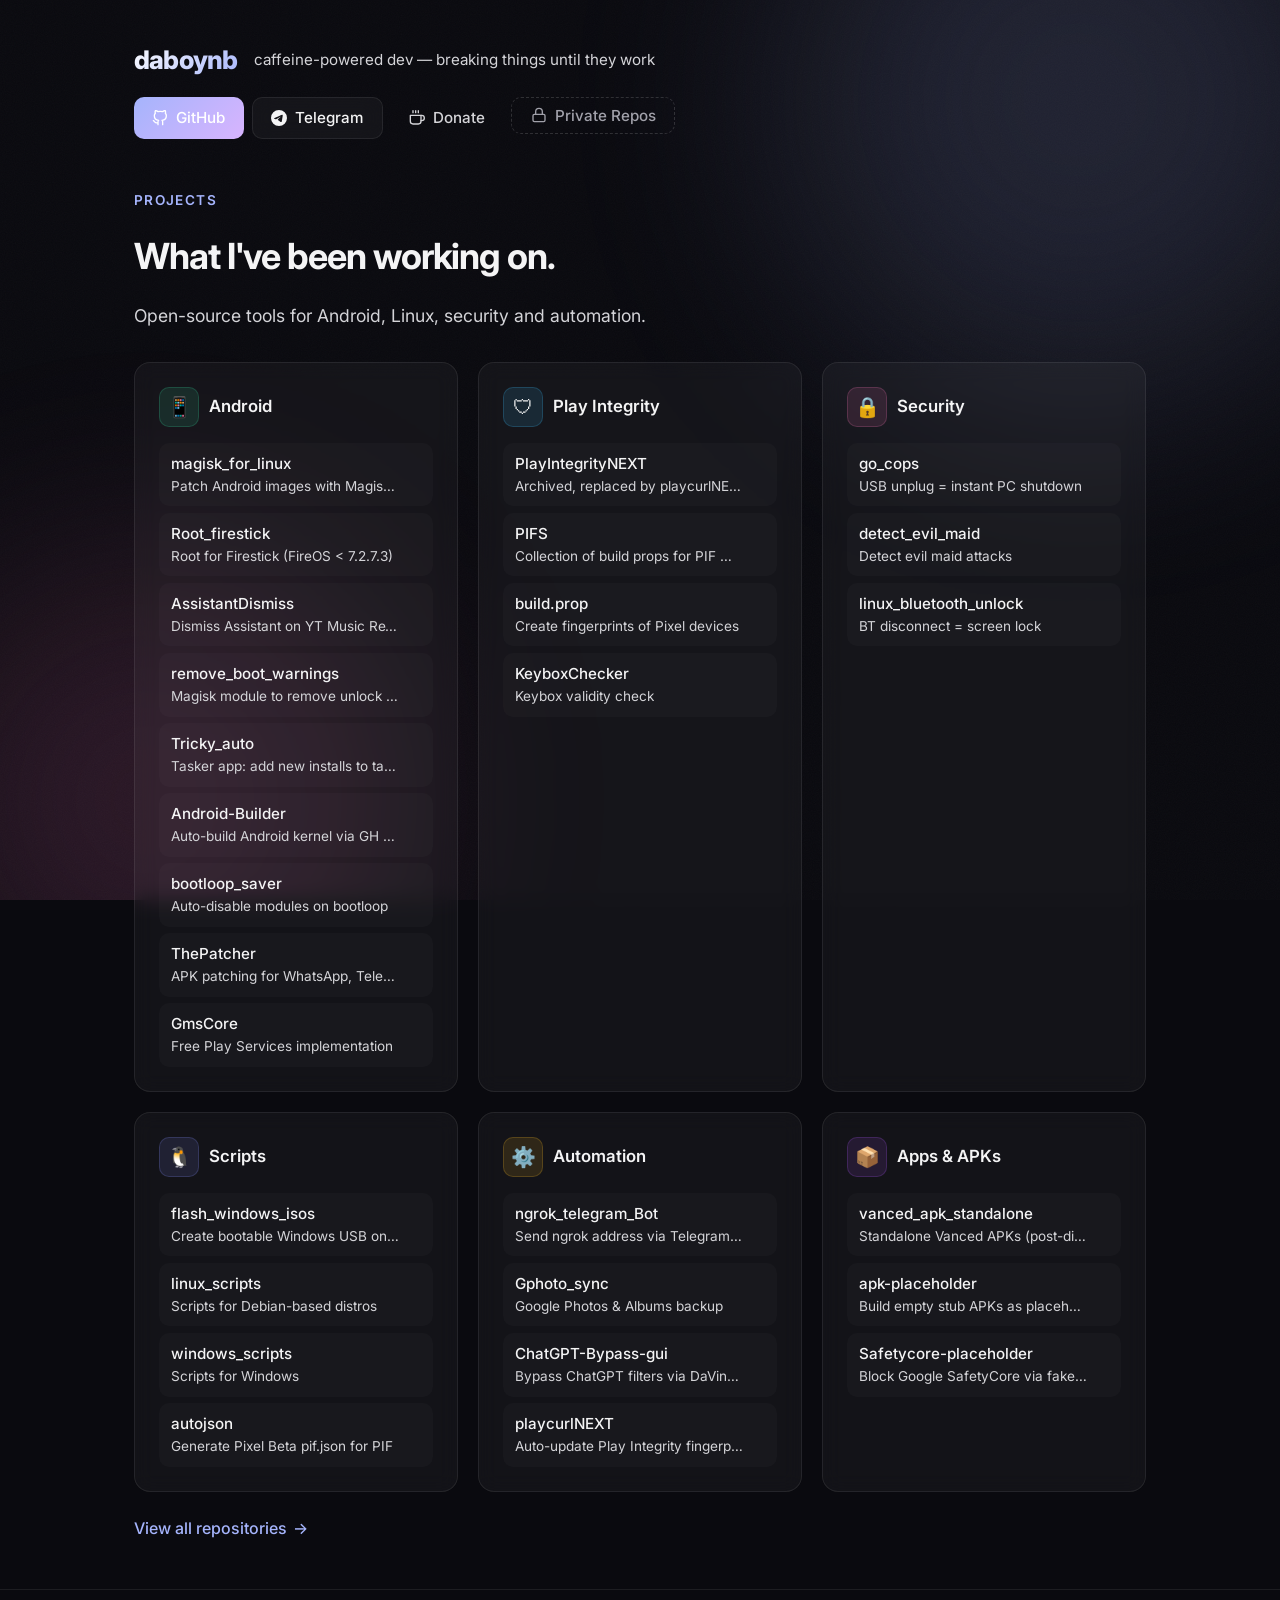
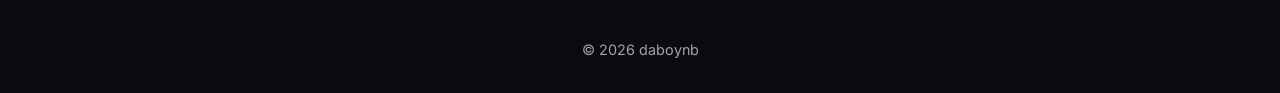
==== commit 5441f693: "Update index.html" ====
--- a/index.html
+++ b/index.html
@@ -115,6 +115,13 @@
                             </div>
                             <span class="arrow">&rarr;</span>
                         </a>
+                        <a href="https://github.com/daboynb/ThePatcher" class="proj-link">
+                            <div class="proj-link-inner">
+                                <span>ThePatcher</span>
+                                <span class="proj-sub">APK patching for WhatsApp, Telegram &amp; Instagram</span>
+                            </div>
+                            <span class="arrow">&rarr;</span>
+                        </a>
                         <a href="https://github.com/daboynb/GmsCore" class="proj-link">
                             <div class="proj-link-inner">
                                 <span>GmsCore</span>
